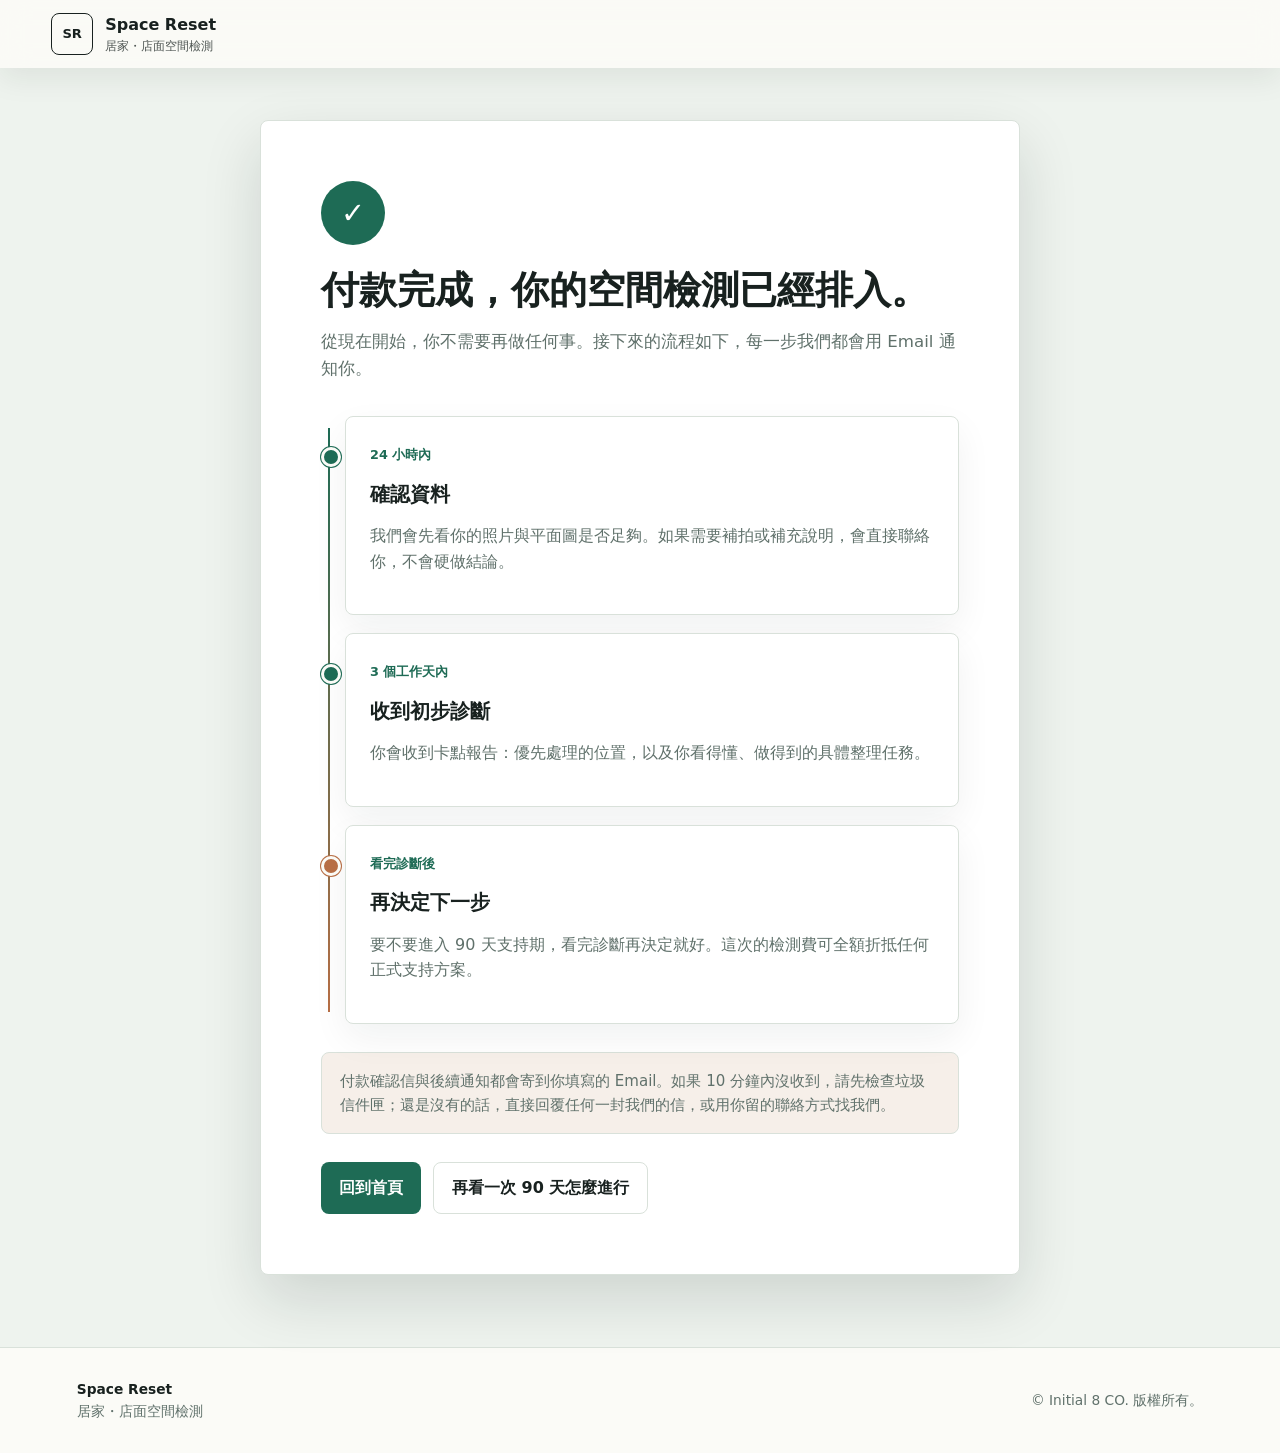
==== thanks.html @ 2cc2ea5b "Publish Space Reset Taiwan website" ====
<!doctype html>
<html lang="zh-Hant">
  <head>
    <meta charset="utf-8" />
    <meta name="viewport" content="width=device-width, initial-scale=1" />
    <title>付款完成｜Space Reset 空間檢測</title>
    <meta name="robots" content="noindex" />
    <link rel="icon" href="data:," />
    <link rel="stylesheet" href="./styles.css" />
    <style>
      .thanks-main {
        display: grid;
        min-height: 100vh;
        place-items: center;
        padding: 120px clamp(20px, 6vw, 88px) 72px;
        background: var(--soft);
      }

      .thanks-panel {
        max-width: 760px;
        border: 1px solid var(--line);
        border-radius: 8px;
        padding: clamp(34px, 6vw, 60px);
        background: var(--white);
        box-shadow: var(--shadow);
      }

      .thanks-check {
        display: grid;
        width: 64px;
        height: 64px;
        place-items: center;
        margin-bottom: 22px;
        border-radius: 50%;
        background: var(--green);
        color: var(--white);
        font-size: 1.8rem;
        font-weight: 900;
      }

      .thanks-panel h1 {
        font-size: clamp(1.7rem, 4vw, 2.4rem);
        line-height: 1.2;
      }

      .thanks-lede {
        margin: 16px 0 0;
        color: var(--muted);
        font-size: 1.04rem;
      }

      .thanks-panel .timeline {
        margin-top: 34px;
      }

      .thanks-note {
        margin-top: 28px;
        border: 1px solid var(--line);
        border-radius: 8px;
        padding: 16px 18px;
        background: #f6efe9;
        color: var(--muted);
        font-size: 0.94rem;
      }

      .thanks-actions {
        display: flex;
        flex-wrap: wrap;
        gap: 12px;
        margin-top: 28px;
      }

      @media (max-width: 520px) {
        .thanks-actions .button {
          width: 100%;
        }
      }
    </style>
  </head>
  <body>
    <header class="site-header is-scrolled">
      <a class="brand" href="./index.html" aria-label="回到首頁">
        <span class="brand-mark">SR</span>
        <span>
          <strong>Space Reset</strong>
          <small>居家・店面空間檢測</small>
        </span>
      </a>
    </header>

    <main class="thanks-main">
      <div class="thanks-panel">
        <div class="thanks-check" aria-hidden="true">✓</div>
        <h1>付款完成，你的空間檢測已經排入。</h1>
        <p class="thanks-lede">
          從現在開始，你不需要再做任何事。接下來的流程如下，每一步我們都會用 Email 通知你。
        </p>

        <div class="timeline">
          <div class="timeline-item">
            <span>24 小時內</span>
            <h3>確認資料</h3>
            <p>我們會先看你的照片與平面圖是否足夠。如果需要補拍或補充說明，會直接聯絡你，不會硬做結論。</p>
          </div>
          <div class="timeline-item">
            <span>3 個工作天內</span>
            <h3>收到初步診斷</h3>
            <p>你會收到卡點報告：優先處理的位置，以及你看得懂、做得到的具體整理任務。</p>
          </div>
          <div class="timeline-item">
            <span>看完診斷後</span>
            <h3>再決定下一步</h3>
            <p>要不要進入 90 天支持期，看完診斷再決定就好。這次的檢測費可全額折抵任何正式支持方案。</p>
          </div>
        </div>

        <div class="thanks-note">
          付款確認信與後續通知都會寄到你填寫的 Email。如果 10 分鐘內沒收到，請先檢查垃圾信件匣；還是沒有的話，直接回覆任何一封我們的信，或用你留的聯絡方式找我們。
        </div>

        <div class="thanks-actions">
          <a class="button primary" href="./index.html">回到首頁</a>
          <a class="button secondary" href="./index.html#process">再看一次 90 天怎麼進行</a>
        </div>
      </div>
    </main>

    <footer class="site-footer">
      <div>
        <strong>Space Reset</strong>
        <span>居家・店面空間檢測</span>
      </div>
      <p>© Initial 8 CO. 版權所有。</p>
    </footer>
  </body>
</html>
---- styles.css ----
:root {
  --ink: #18211f;
  --muted: #60716b;
  --paper: #fbfbf7;
  --soft: #eef3ee;
  --line: #d9e1da;
  --green: #1e6b55;
  --green-dark: #124334;
  --clay: #b76e45;
  --white: #ffffff;
  --shadow: 0 24px 60px rgba(17, 30, 25, 0.14);
}

* {
  box-sizing: border-box;
}

html {
  scroll-behavior: smooth;
}

body {
  margin: 0;
  background: var(--paper);
  color: var(--ink);
  font-family:
    Inter, "Noto Sans TC", "PingFang TC", "Microsoft JhengHei", system-ui,
    sans-serif;
  line-height: 1.6;
}

img {
  display: block;
  max-width: 100%;
}

a {
  color: inherit;
}

.site-header {
  position: fixed;
  top: 0;
  left: 0;
  z-index: 20;
  display: flex;
  width: 100%;
  align-items: center;
  justify-content: space-between;
  gap: 24px;
  padding: 18px clamp(18px, 4vw, 56px);
  color: var(--white);
  transition:
    background 180ms ease,
    color 180ms ease,
    box-shadow 180ms ease,
    padding 180ms ease;
}

.site-header.is-scrolled {
  padding-block: 12px;
  background: rgba(251, 251, 247, 0.92);
  color: var(--ink);
  box-shadow: 0 10px 30px rgba(20, 33, 31, 0.08);
  backdrop-filter: blur(14px);
}

.brand {
  display: inline-flex;
  align-items: center;
  gap: 12px;
  text-decoration: none;
}

.brand-mark {
  display: grid;
  width: 42px;
  height: 42px;
  place-items: center;
  border: 1px solid currentColor;
  border-radius: 8px;
  font-size: 0.82rem;
  font-weight: 800;
  letter-spacing: 0;
}

.brand strong,
.brand small {
  display: block;
}

.brand strong {
  font-size: 1rem;
  letter-spacing: 0;
}

.brand small {
  margin-top: -2px;
  color: currentColor;
  font-size: 0.78rem;
  opacity: 0.76;
}

.nav {
  display: flex;
  align-items: center;
  gap: 18px;
  font-size: 0.92rem;
}

.nav a {
  text-decoration: none;
  opacity: 0.82;
}

.nav a:hover {
  opacity: 1;
}

.nav-cta {
  padding: 8px 14px;
  border: 1px solid currentColor;
  border-radius: 8px;
}

.hero {
  position: relative;
  display: grid;
  min-height: 92vh;
  place-items: end start;
  overflow: hidden;
  padding: 140px clamp(20px, 6vw, 88px) 72px;
  color: var(--white);
}

.hero-bg,
.hero-overlay {
  position: absolute;
  inset: 0;
}

.hero-bg {
  background-image: url("./assets/hero-living-room.jpg");
  background-position: center;
  background-size: cover;
  transform: scale(1.02);
}

.hero-overlay {
  background:
    linear-gradient(90deg, rgba(13, 23, 20, 0.82), rgba(13, 23, 20, 0.46) 46%, rgba(13, 23, 20, 0.18)),
    linear-gradient(0deg, rgba(13, 23, 20, 0.54), rgba(13, 23, 20, 0.08) 44%);
}

.hero-content {
  position: relative;
  z-index: 1;
  max-width: 940px;
}

.eyebrow {
  margin: 0 0 14px;
  color: var(--clay);
  font-size: 0.86rem;
  font-weight: 800;
}

.hero .eyebrow {
  color: #e8c1a6;
}

h1,
h2,
h3,
p {
  overflow-wrap: anywhere;
}

h1 {
  max-width: 940px;
  margin: 0;
  font-size: clamp(2.5rem, 6vw, 5.2rem);
  line-height: 1.02;
  letter-spacing: 0;
}

h2 {
  margin: 0;
  font-size: clamp(1.85rem, 4vw, 3.2rem);
  line-height: 1.14;
  letter-spacing: 0;
}

h3 {
  margin: 0;
  font-size: 1.22rem;
  line-height: 1.3;
  letter-spacing: 0;
}

.hero-lede {
  max-width: 660px;
  margin: 24px 0 0;
  color: rgba(255, 255, 255, 0.86);
  font-size: clamp(1.05rem, 2vw, 1.32rem);
}

.hero-actions,
.upload-actions {
  display: flex;
  flex-wrap: wrap;
  gap: 12px;
  margin-top: 32px;
}

.button {
  display: inline-flex;
  min-height: 48px;
  align-items: center;
  justify-content: center;
  border-radius: 8px;
  padding: 12px 18px;
  font-weight: 800;
  text-decoration: none;
  transition:
    transform 160ms ease,
    background 160ms ease,
    border-color 160ms ease;
}

.button:hover {
  transform: translateY(-1px);
}

.button.primary {
  background: var(--green);
  color: var(--white);
}

.button.primary:hover {
  background: var(--green-dark);
}

.button.ghost {
  border: 1px solid rgba(255, 255, 255, 0.66);
  color: var(--white);
}

.button.secondary {
  border: 1px solid var(--line);
  background: var(--white);
}

.hero-note {
  max-width: 580px;
  margin: 18px 0 0;
  color: rgba(255, 255, 255, 0.72);
  font-size: 0.94rem;
}

.section {
  scroll-margin-top: 76px;
  padding: clamp(72px, 10vw, 126px) clamp(20px, 6vw, 88px);
}

.section.compact {
  padding-top: clamp(64px, 8vw, 92px);
}

.section-heading {
  max-width: 860px;
  margin: 0 auto 42px;
  text-align: center;
}

.section-heading p:not(.eyebrow) {
  max-width: 680px;
  margin: 18px auto 0;
  color: var(--muted);
  font-size: 1.04rem;
}

.section-heading p.section-line {
  max-width: 1120px;
}

@media (min-width: 861px) {
  .desktop-nowrap {
    white-space: nowrap;
  }

  #process .section-heading {
    max-width: 1180px;
  }

  .process-title {
    font-size: 2.65rem;
  }
}

.symptom-grid,
.path-grid,
.process-grid,
.flow-diagram,
.faq-grid {
  display: grid;
  max-width: 1120px;
  margin: 0 auto;
  gap: 18px;
}

.symptom-grid {
  grid-template-columns: repeat(3, minmax(0, 1fr));
}

.section-bridge {
  display: flex;
  max-width: 980px;
  align-items: center;
  justify-content: space-between;
  gap: 22px;
  margin: 28px auto 0;
  border: 1px solid var(--line);
  border-radius: 8px;
  padding: 18px 20px;
  background: var(--white);
  box-shadow: 0 14px 36px rgba(24, 33, 31, 0.06);
}

.section-bridge p {
  max-width: 650px;
  margin: 0;
  color: var(--muted);
  font-weight: 700;
}

.symptom-card,
.path-card,
.process-step,
.flow-step,
.faq-item {
  border: 1px solid var(--line);
  border-radius: 8px;
  background: var(--white);
  box-shadow: 0 14px 36px rgba(24, 33, 31, 0.06);
}

.symptom-card {
  padding: 28px;
}

.symptom-card span,
.path-label,
.value-list span,
.timeline-item span {
  display: inline-block;
  margin-bottom: 16px;
  color: var(--green);
  font-size: 0.8rem;
  font-weight: 900;
}

.symptom-card p,
.path-card p,
.path-card li,
.process-step p,
.flow-step p,
.copy-stack p,
.value-list p,
.timeline-item p,
.faq-item p,
.pricing-cta p,
.upload-panel p {
  color: var(--muted);
}

.contrast,
.visual-band {
  background: var(--soft);
}

.quiz-section {
  background: #24322f;
  color: var(--white);
}

.quiz-section .section-heading p:not(.eyebrow) {
  color: rgba(255, 255, 255, 0.74);
}

.quiz-section .eyebrow {
  color: #e8c1a6;
}

.quiz-panel {
  max-width: 720px;
  margin: 0 auto;
  border: 1px solid rgba(255, 255, 255, 0.14);
  border-radius: 8px;
  padding: clamp(26px, 4vw, 40px);
  background: rgba(255, 255, 255, 0.04);
}

.quiz-toggle {
  display: flex;
  gap: 10px;
  margin-bottom: 26px;
}

.quiz-toggle button {
  flex: 1;
  min-height: 46px;
  border: 1px solid rgba(255, 255, 255, 0.3);
  border-radius: 8px;
  background: transparent;
  color: rgba(255, 255, 255, 0.72);
  font: inherit;
  font-weight: 800;
  cursor: pointer;
  transition: background 160ms ease, color 160ms ease;
}

.quiz-toggle button.is-active {
  border-color: var(--green);
  background: var(--green);
  color: var(--white);
}

.quiz-progress {
  height: 6px;
  overflow: hidden;
  border-radius: 999px;
  background: rgba(255, 255, 255, 0.14);
}

.quiz-progress span {
  display: block;
  height: 100%;
  width: 0;
  border-radius: 999px;
  background: linear-gradient(90deg, var(--green), var(--clay));
  transition: width 220ms ease;
}

.quiz-count {
  margin: 16px 0 6px;
  color: #e8c1a6;
  font-size: 0.84rem;
  font-weight: 800;
}

.quiz-question {
  min-height: 64px;
  margin: 0 0 22px;
  font-size: clamp(1.2rem, 2.4vw, 1.5rem);
}

.quiz-options {
  display: grid;
  gap: 10px;
}

.quiz-options button {
  min-height: 52px;
  border: 1px solid rgba(255, 255, 255, 0.28);
  border-radius: 8px;
  background: rgba(255, 255, 255, 0.05);
  color: var(--white);
  font: inherit;
  font-weight: 700;
  cursor: pointer;
  transition: background 140ms ease, border-color 140ms ease, transform 140ms ease;
}

.quiz-options button:hover {
  border-color: var(--green);
  background: rgba(30, 107, 85, 0.4);
  transform: translateY(-1px);
}

.quiz-back,
.quiz-restart {
  margin-top: 18px;
  border: 0;
  background: none;
  color: rgba(255, 255, 255, 0.62);
  font: inherit;
  font-weight: 700;
  cursor: pointer;
  text-decoration: underline;
  text-underline-offset: 4px;
}

.quiz-back:hover,
.quiz-restart:hover {
  color: var(--white);
}

.quiz-result[hidden],
.quiz-body[hidden] {
  display: none;
}

.quiz-score {
  margin: 0 0 6px;
  color: #e8c1a6;
  font-size: 0.9rem;
  font-weight: 800;
}

.quiz-result h3 {
  font-size: clamp(1.35rem, 2.6vw, 1.7rem);
}

.quiz-dims {
  width: fit-content;
  margin: 14px 0 0;
  border-radius: 999px;
  padding: 6px 14px;
  background: rgba(183, 110, 69, 0.24);
  color: #e8c1a6;
  font-size: 0.9rem;
  font-weight: 800;
}

.quiz-copy {
  margin: 14px 0 0;
  color: rgba(255, 255, 255, 0.78);
}

.quiz-copy-btn {
  border-color: transparent;
}

.quiz-result-actions {
  display: flex;
  flex-wrap: wrap;
  align-items: center;
  gap: 16px;
  margin-top: 24px;
}

.quiz-result-actions .quiz-restart {
  margin-top: 0;
}

.quiz-result small {
  display: block;
  margin-top: 20px;
  color: rgba(255, 255, 255, 0.55);
  font-size: 0.84rem;
}

.split {
  display: grid;
  max-width: 1120px;
  margin: 0 auto;
  grid-template-columns: 0.9fr 1.1fr;
  gap: clamp(32px, 7vw, 84px);
  align-items: start;
}

.copy-stack p {
  margin: 0;
  font-size: 1.08rem;
}

.copy-stack p + p {
  margin-top: 18px;
}

.path-grid {
  grid-template-columns: repeat(2, minmax(0, 1fr));
}

.path-card {
  display: flex;
  min-height: 430px;
  flex-direction: column;
  padding: 34px;
}

.path-card.home {
  border-top: 5px solid #6b9786;
}

.path-card.business {
  border-top: 5px solid #2f5d6b;
}

.path-card ul {
  margin: 18px 0 0;
  padding-left: 20px;
}

.text-link {
  margin-top: auto;
  color: var(--green-dark);
  font-weight: 900;
  text-decoration-thickness: 2px;
  text-underline-offset: 5px;
}

.process-grid {
  grid-template-columns: repeat(3, minmax(0, 1fr));
}

.process-step {
  padding: 28px;
}

.process-step b {
  display: block;
  margin-bottom: 28px;
  color: var(--clay);
  font-size: 2rem;
  line-height: 1;
}

.flow-diagram {
  position: relative;
  grid-template-columns: repeat(4, minmax(0, 1fr));
}

.flow-diagram::before {
  position: absolute;
  top: 53px;
  right: 12.5%;
  left: 12.5%;
  height: 2px;
  background: linear-gradient(90deg, var(--green), var(--clay));
  content: "";
}

.flow-step {
  position: relative;
  z-index: 1;
  display: grid;
  min-height: 360px;
  align-content: start;
  gap: 10px;
  padding: 24px;
}

.flow-step b {
  color: var(--clay);
  font-size: 0.82rem;
  letter-spacing: 0;
}

.flow-step strong,
.flow-step small {
  display: block;
}

.flow-step strong {
  color: var(--green-dark);
  font-size: 0.98rem;
}

.flow-step small {
  min-height: 24px;
  color: var(--clay);
  font-weight: 800;
}

.flow-icon {
  position: relative;
  display: grid;
  width: 72px;
  height: 72px;
  place-items: center;
  border: 2px solid var(--green);
  border-radius: 50%;
  background: var(--white);
  box-shadow: 0 10px 24px rgba(30, 107, 85, 0.16);
}

.plan-icon::before {
  width: 38px;
  height: 28px;
  border: 2px solid var(--green-dark);
  border-radius: 4px;
  background:
    linear-gradient(90deg, transparent 48%, var(--line) 49%, var(--line) 51%, transparent 52%),
    linear-gradient(0deg, transparent 48%, var(--line) 49%, var(--line) 51%, transparent 52%);
  content: "";
}

.report-icon::before {
  width: 34px;
  height: 42px;
  border: 2px solid var(--green-dark);
  border-radius: 4px;
  background:
    linear-gradient(var(--clay), var(--clay)) 8px 12px / 18px 2px no-repeat,
    linear-gradient(var(--line), var(--line)) 8px 21px / 22px 2px no-repeat,
    linear-gradient(var(--line), var(--line)) 8px 30px / 16px 2px no-repeat;
  content: "";
}

.support-icon::before,
.support-icon::after {
  position: absolute;
  border-radius: 50%;
  content: "";
}

.support-icon::before {
  width: 34px;
  height: 34px;
  border: 2px solid var(--green-dark);
}

.support-icon::after {
  width: 12px;
  height: 12px;
  background: var(--clay);
  box-shadow:
    0 -20px 0 -2px var(--green),
    18px 9px 0 -2px var(--green),
    -18px 9px 0 -2px var(--green);
}

.weekly-icon::before {
  width: 38px;
  height: 30px;
  border-right: 2px solid var(--green-dark);
  border-bottom: 2px solid var(--green-dark);
  border-left: 2px solid var(--green-dark);
  border-radius: 4px;
  background:
    linear-gradient(var(--green-dark), var(--green-dark)) 0 0 / 100% 2px no-repeat,
    linear-gradient(var(--clay), var(--clay)) 7px 10px / 8px 8px no-repeat,
    linear-gradient(var(--line), var(--line)) 20px 12px / 12px 2px no-repeat,
    linear-gradient(var(--line), var(--line)) 7px 22px / 24px 2px no-repeat;
  content: "";
}

.preview-frame {
  max-width: 1080px;
  margin: 36px auto 0;
  overflow: hidden;
  border: 1px solid var(--line);
  border-radius: 8px;
  background: var(--white);
  box-shadow: var(--shadow);
}

.preview-frame img {
  width: 100%;
}

.preview-frame figcaption {
  padding: 14px 18px;
  color: var(--muted);
  font-size: 0.9rem;
}

.value-layout {
  display: grid;
  max-width: 1120px;
  margin: 0 auto;
  grid-template-columns: 0.9fr 1.1fr;
  gap: 34px;
  align-items: start;
}

.value-list {
  display: grid;
  gap: 16px;
}

.value-list div {
  border-left: 4px solid var(--green);
  padding: 4px 0 6px 18px;
}

.value-list p {
  margin: 0;
}

.report-previews {
  display: grid;
  gap: 16px;
}

.report-previews img {
  width: 100%;
  border: 1px solid var(--line);
  border-radius: 8px;
  background: var(--white);
  box-shadow: 0 12px 32px rgba(24, 33, 31, 0.08);
}

.report-previews.single-report img {
  box-shadow: var(--shadow);
}

.timeline-layout {
  display: grid;
  max-width: 1120px;
  margin: 0 auto;
  grid-template-columns: 0.9fr 1.1fr;
  gap: 34px;
  align-items: start;
}

.timeline {
  position: relative;
  display: grid;
  gap: 18px;
  padding-left: 24px;
}

.timeline::before {
  position: absolute;
  top: 12px;
  bottom: 12px;
  left: 7px;
  width: 2px;
  background: linear-gradient(var(--green), var(--clay));
  content: "";
}

.timeline-item {
  position: relative;
  border: 1px solid var(--line);
  border-radius: 8px;
  padding: 24px;
  background: var(--white);
  box-shadow: 0 14px 36px rgba(24, 33, 31, 0.06);
}

.timeline-item::before {
  position: absolute;
  top: 30px;
  left: -25px;
  width: 14px;
  height: 14px;
  border: 3px solid var(--paper);
  border-radius: 50%;
  background: var(--green);
  box-shadow: 0 0 0 1px var(--green);
  content: "";
}

.timeline-item:nth-child(3)::before {
  background: var(--clay);
  box-shadow: 0 0 0 1px var(--clay);
}

.summary-shot {
  margin: 0;
  overflow: hidden;
  border: 1px solid var(--line);
  border-radius: 8px;
  background: var(--white);
  box-shadow: var(--shadow);
}

.summary-shot img {
  width: 100%;
}

.summary-shot figcaption {
  padding: 14px 18px;
  color: var(--muted);
  font-size: 0.9rem;
}

.pricing {
  background: var(--paper);
}

.pricing-entry,
.pricing-ladder {
  max-width: 1120px;
  margin: 0 auto;
}

.pricing-entry {
  display: flex;
  align-items: center;
  justify-content: space-between;
  gap: 22px;
  border: 1px solid var(--line);
  border-radius: 8px;
  padding: 22px 26px;
  background: #f6efe9;
  box-shadow: 0 14px 36px rgba(24, 33, 31, 0.06);
}

.pricing-entry span,
.plan-kicker {
  display: inline-block;
  margin-bottom: 8px;
  color: var(--clay);
  font-size: 0.78rem;
  font-weight: 900;
}

.pricing-entry h3,
.plan-card h3 {
  margin: 0;
}

.pricing-entry p,
.plan-card p,
.plan-card small {
  color: var(--muted);
}

.pricing-entry p {
  max-width: 620px;
  margin: 8px 0 0;
}

.entry-prices,
.plan-prices,
.price-groups {
  display: grid;
  gap: 8px;
}

.entry-prices,
.compact-groups {
  min-width: 220px;
}

.entry-prices strong,
.plan-prices strong,
.price-groups strong,
.tier-list strong {
  color: var(--green-dark);
}

.price-groups {
  margin-top: 22px;
  border-top: 1px solid var(--line);
  padding-top: 18px;
}

.pricing-entry .price-groups {
  margin-top: 0;
  border-top: 0;
  padding-top: 0;
}

.price-groups div,
.tier-group {
  border: 1px solid var(--line);
  border-radius: 8px;
  padding: 14px;
  background: var(--white);
}

.price-groups span {
  display: block;
  margin-bottom: 4px;
  color: var(--clay);
  font-size: 0.8rem;
  font-weight: 900;
}

.pricing-ladder {
  display: grid;
  grid-template-columns: 0.92fr 1.28fr 0.92fr;
  gap: 18px;
  margin-top: 22px;
  align-items: stretch;
}

.plan-card {
  position: relative;
  display: flex;
  min-height: 430px;
  flex-direction: column;
  border: 1px solid var(--line);
  border-radius: 8px;
  padding: 28px;
  background: var(--white);
  box-shadow: 0 14px 36px rgba(24, 33, 31, 0.06);
}

.plan-card p {
  margin: 14px 0 0;
}

.plan-card small {
  display: block;
  margin-top: auto;
  padding-top: 18px;
  font-size: 0.86rem;
  font-weight: 700;
}

.anchor-plan,
.future-plan {
  opacity: 0.82;
}

.anchor-plan {
  margin-top: 22px;
}

.future-plan {
  margin-top: 34px;
}

.recommended-plan {
  border: 2px solid var(--green);
  background: #fbfffc;
  box-shadow: 0 28px 70px rgba(30, 107, 85, 0.18);
}

.plan-badge {
  position: absolute;
  top: -15px;
  right: 22px;
  border-radius: 999px;
  padding: 7px 12px;
  background: var(--green);
  color: var(--white);
  font-size: 0.82rem;
  font-weight: 900;
}

.plan-prices {
  margin-top: 22px;
  border-top: 1px solid var(--line);
  padding-top: 18px;
}

.tier-list {
  display: grid;
  gap: 10px;
  margin-top: 10px;
}

.tier-groups {
  display: grid;
  gap: 14px;
  margin-top: 20px;
}

.tier-group {
  background: #f9fbf9;
}

.tier-group h4 {
  margin: 0;
  color: var(--green-dark);
  font-size: 1rem;
  line-height: 1.2;
}

.tier-list div {
  display: grid;
  gap: 4px;
  border: 1px solid var(--line);
  border-radius: 8px;
  padding: 14px;
  background: var(--white);
}

.tier-list span {
  color: var(--clay);
  font-size: 0.8rem;
  font-weight: 900;
}

.compact-tier-groups {
  gap: 12px;
}

.compact-tier-list {
  gap: 8px;
}

.compact-tier-list div {
  padding: 12px;
}

.anchored-tier-list div {
  gap: 5px;
  border-color: rgba(30, 107, 85, 0.22);
  background: #ffffff;
}

.anchored-tier-list del {
  color: #7d8a85;
  font-size: 0.9rem;
  text-decoration-thickness: 1px;
}

.anchored-tier-list strong {
  font-size: 1.03rem;
  line-height: 1.35;
}

.anchored-tier-list em {
  width: fit-content;
  border-radius: 999px;
  padding: 3px 9px;
  background: #f6efe9;
  color: var(--clay);
  font-size: 0.82rem;
  font-style: normal;
  font-weight: 900;
}

.pricing-table {
  max-width: 1120px;
  margin: 0 auto;
  overflow: hidden;
  border: 1px solid var(--line);
  border-radius: 8px;
  background: var(--white);
  box-shadow: var(--shadow);
}

.price-row {
  display: grid;
  grid-template-columns: 1.25fr 1fr 1fr;
  align-items: center;
  min-height: 74px;
}

.price-row + .price-row {
  border-top: 1px solid var(--line);
}

.price-row > * {
  padding: 18px 22px;
}

.price-row > * + * {
  border-left: 1px solid var(--line);
}

.price-head {
  min-height: 54px;
  background: #24322f;
  color: var(--white);
  font-weight: 900;
}

.price-row strong {
  color: var(--green-dark);
  font-size: 1.06rem;
}

.price-row small {
  color: var(--muted);
  font-size: 0.84rem;
  font-weight: 600;
}

.price-row.featured {
  background: #f6efe9;
}

.price-row.muted-row {
  background: #f7f9f7;
}

.pricing-cta {
  display: flex;
  max-width: 1120px;
  align-items: center;
  justify-content: space-between;
  gap: 18px;
  margin: 26px auto 0;
  border: 1px solid var(--line);
  border-radius: 8px;
  padding: 20px 24px;
  background: var(--white);
}

.pricing-cta p {
  margin: 0;
}

.faq-grid {
  grid-template-columns: repeat(2, minmax(0, 1fr));
}

.faq-item {
  padding: 28px;
}

.faq-item p {
  margin-bottom: 0;
}

.honesty {
  background: #24322f;
  color: var(--white);
}

.honesty .copy-stack p {
  color: rgba(255, 255, 255, 0.78);
}

.upload {
  background: var(--paper);
}

.upload-panel {
  max-width: 960px;
  margin: 0 auto;
  border: 1px solid var(--line);
  border-radius: 8px;
  padding: clamp(34px, 6vw, 66px);
  background: var(--white);
  box-shadow: var(--shadow);
  text-align: center;
}

.upload-panel p {
  max-width: 690px;
  margin: 18px auto 0;
}

.upload-actions {
  justify-content: center;
}

.lead-form {
  margin-top: 30px;
  text-align: left;
}

.form-grid {
  display: grid;
  grid-template-columns: repeat(2, minmax(0, 1fr));
  gap: 14px;
}

.lead-form label {
  display: block;
  margin-top: 14px;
}

.form-grid label {
  margin-top: 0;
}

.lead-form label > span {
  display: block;
  margin-bottom: 6px;
  color: var(--green-dark);
  font-size: 0.86rem;
  font-weight: 800;
}

.lead-form input[type="text"],
.lead-form input[type="email"],
.lead-form select,
.lead-form textarea {
  width: 100%;
  border: 1px solid var(--line);
  border-radius: 8px;
  padding: 12px 14px;
  background: var(--white);
  color: var(--ink);
  font: inherit;
}

.lead-form input:focus,
.lead-form select:focus,
.lead-form textarea:focus {
  border-color: var(--green);
  outline: 2px solid rgba(30, 107, 85, 0.18);
}

.lead-form textarea {
  resize: vertical;
}

.lead-form .consent {
  display: flex;
  align-items: flex-start;
  gap: 10px;
  margin-top: 18px;
}

.lead-form .consent input {
  margin-top: 4px;
  width: 18px;
  height: 18px;
  accent-color: var(--green);
}

.lead-form .consent span {
  margin: 0;
  color: var(--muted);
  font-size: 0.92rem;
  font-weight: 600;
}

.lead-form [data-submit-btn] {
  width: 100%;
  margin-top: 22px;
  border: 0;
  font: inherit;
  font-weight: 800;
  cursor: pointer;
}

.lead-form [data-submit-btn]:disabled {
  opacity: 0.6;
  cursor: wait;
}

.lead-form .form-status {
  margin-top: 16px;
  text-align: center;
}

.form-fallback {
  display: block;
  margin-top: 6px;
  color: var(--muted);
  font-size: 0.86rem;
  text-align: center;
  text-underline-offset: 4px;
}

@media (max-width: 640px) {
  .form-grid {
    grid-template-columns: 1fr;
  }
}

.form-status {
  min-height: 28px;
  font-size: 0.92rem;
}

.site-footer {
  display: flex;
  align-items: center;
  justify-content: space-between;
  gap: 20px;
  padding: 28px clamp(20px, 6vw, 88px);
  border-top: 1px solid var(--line);
  color: var(--muted);
  font-size: 0.86rem;
}

.site-footer strong,
.site-footer span {
  display: block;
}

.site-footer strong {
  color: var(--ink);
}

@media (max-width: 860px) {
  .site-header {
    position: absolute;
    align-items: flex-start;
  }

  .nav {
    display: none;
  }

  .hero {
    min-height: 88vh;
    padding-top: 118px;
  }

  .hero-overlay {
    background:
      linear-gradient(0deg, rgba(13, 23, 20, 0.78), rgba(13, 23, 20, 0.32)),
      linear-gradient(90deg, rgba(13, 23, 20, 0.78), rgba(13, 23, 20, 0.24));
  }

  .symptom-grid,
  .path-grid,
  .process-grid,
  .flow-diagram,
  .faq-grid,
  .pricing-ladder,
  .split,
  .value-layout,
  .timeline-layout {
    grid-template-columns: 1fr;
  }

  .flow-diagram::before {
    top: 30px;
    bottom: 30px;
    left: 56px;
    width: 2px;
    height: auto;
  }

  .flow-step {
    min-height: 0;
    padding-left: 92px;
  }

  .flow-icon {
    position: absolute;
    top: 24px;
    left: 20px;
    width: 64px;
    height: 64px;
  }

  .path-card {
    min-height: 0;
  }

  .section-bridge {
    align-items: stretch;
    flex-direction: column;
  }

  .pricing-entry {
    align-items: stretch;
    flex-direction: column;
  }

  .entry-prices {
    min-width: 0;
  }

  .plan-card {
    min-height: 0;
  }

  .anchor-plan,
  .future-plan {
    margin-top: 0;
  }

  .recommended-plan {
    order: -1;
  }

  .price-row {
    grid-template-columns: 1fr;
  }

  .price-head {
    display: none;
  }

  .price-row > * + * {
    border-left: 0;
    border-top: 1px solid var(--line);
  }

  .price-row > strong::before {
    display: block;
    margin-bottom: 4px;
    color: var(--muted);
    font-size: 0.78rem;
    font-weight: 800;
  }

  .price-row > strong:nth-child(2)::before {
    content: "居家";
  }

  .price-row > strong:nth-child(3)::before {
    content: "商業空間";
  }

  .pricing-cta {
    align-items: stretch;
    flex-direction: column;
  }

  .site-footer {
    align-items: flex-start;
    flex-direction: column;
  }
}

@media (max-width: 520px) {
  .button {
    width: 100%;
  }

  .hero-actions,
  .upload-actions {
    width: 100%;
  }

  .symptom-card,
  .path-card,
  .process-step,
  .faq-item {
    padding: 24px;
  }

  .pricing-entry,
  .plan-card {
    padding: 24px;
  }

  .flow-step {
    padding: 24px 24px 24px 86px;
  }

  .flow-icon {
    left: 18px;
    width: 56px;
    height: 56px;
  }

  .flow-diagram::before {
    left: 46px;
  }

  .price-row > * {
    padding: 16px 18px;
  }
}
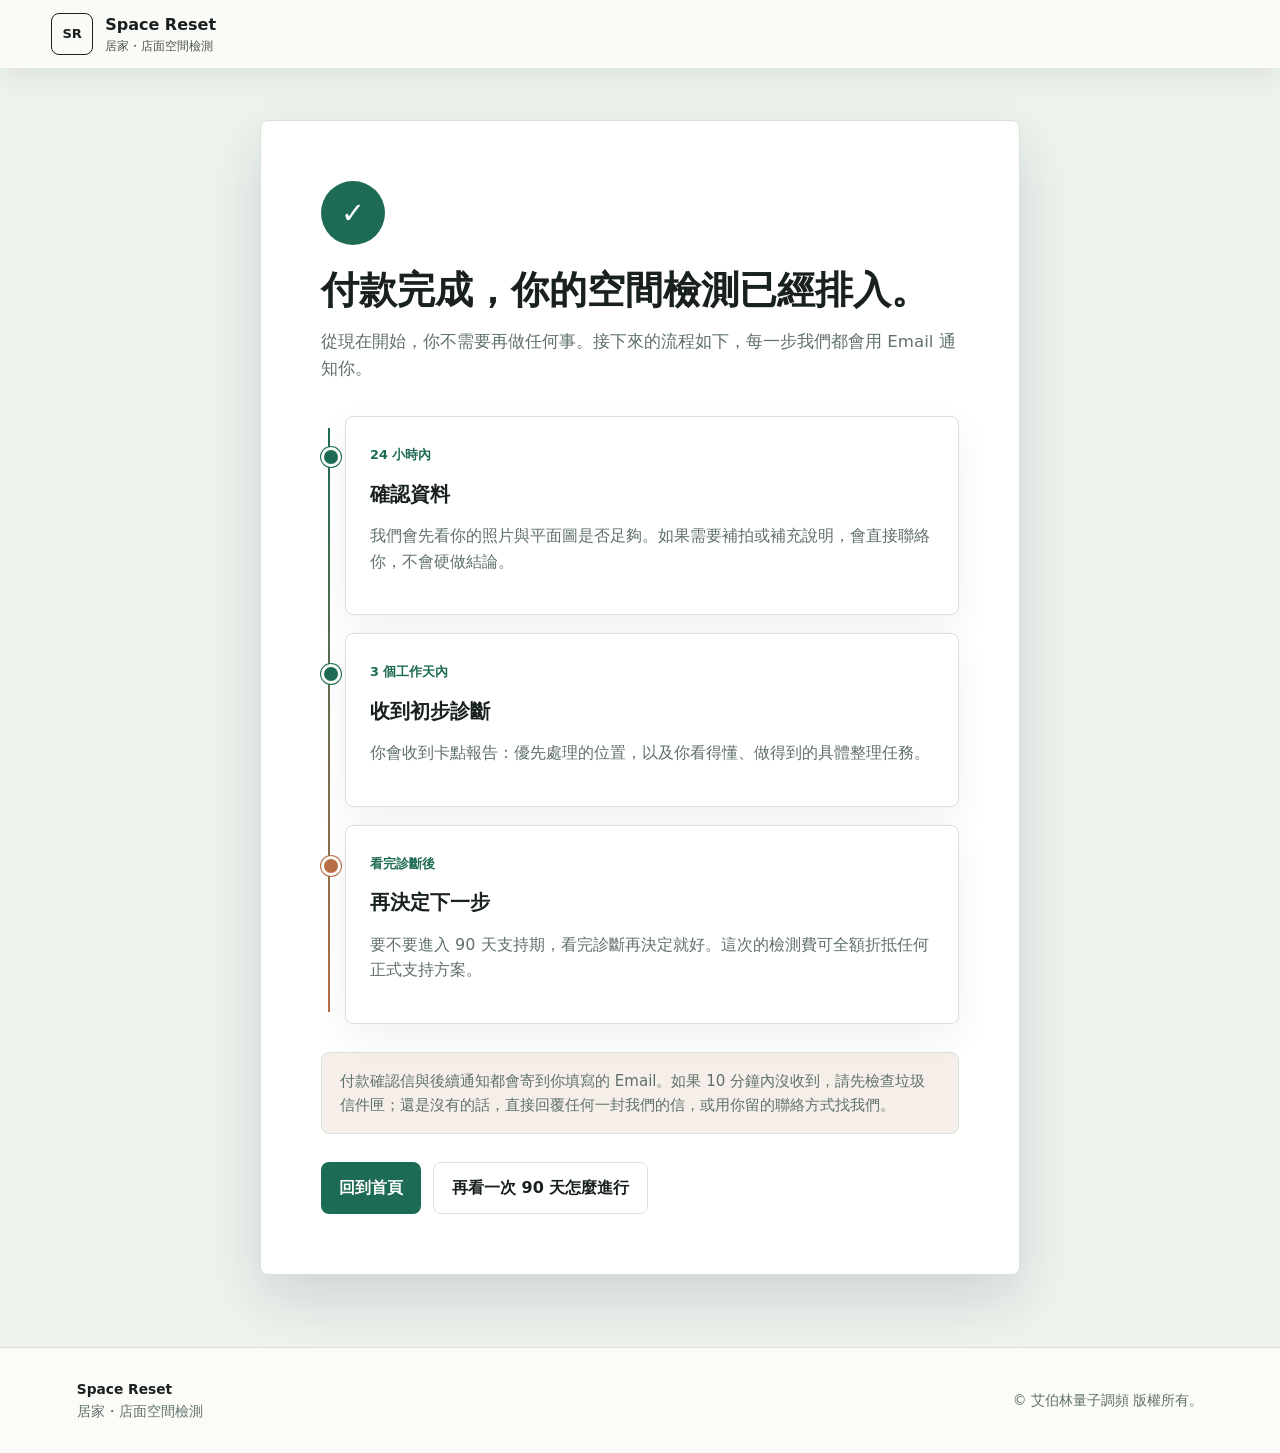
==== commit 0dadb9bc: "Update Space Reset brand name" ====
--- a/thanks.html
+++ b/thanks.html
@@ -130,7 +130,7 @@
         <strong>Space Reset</strong>
         <span>居家・店面空間檢測</span>
       </div>
-      <p>© Initial 8 CO. 版權所有。</p>
+      <p>© 艾伯林量子調頻 版權所有。</p>
     </footer>
   </body>
 </html>
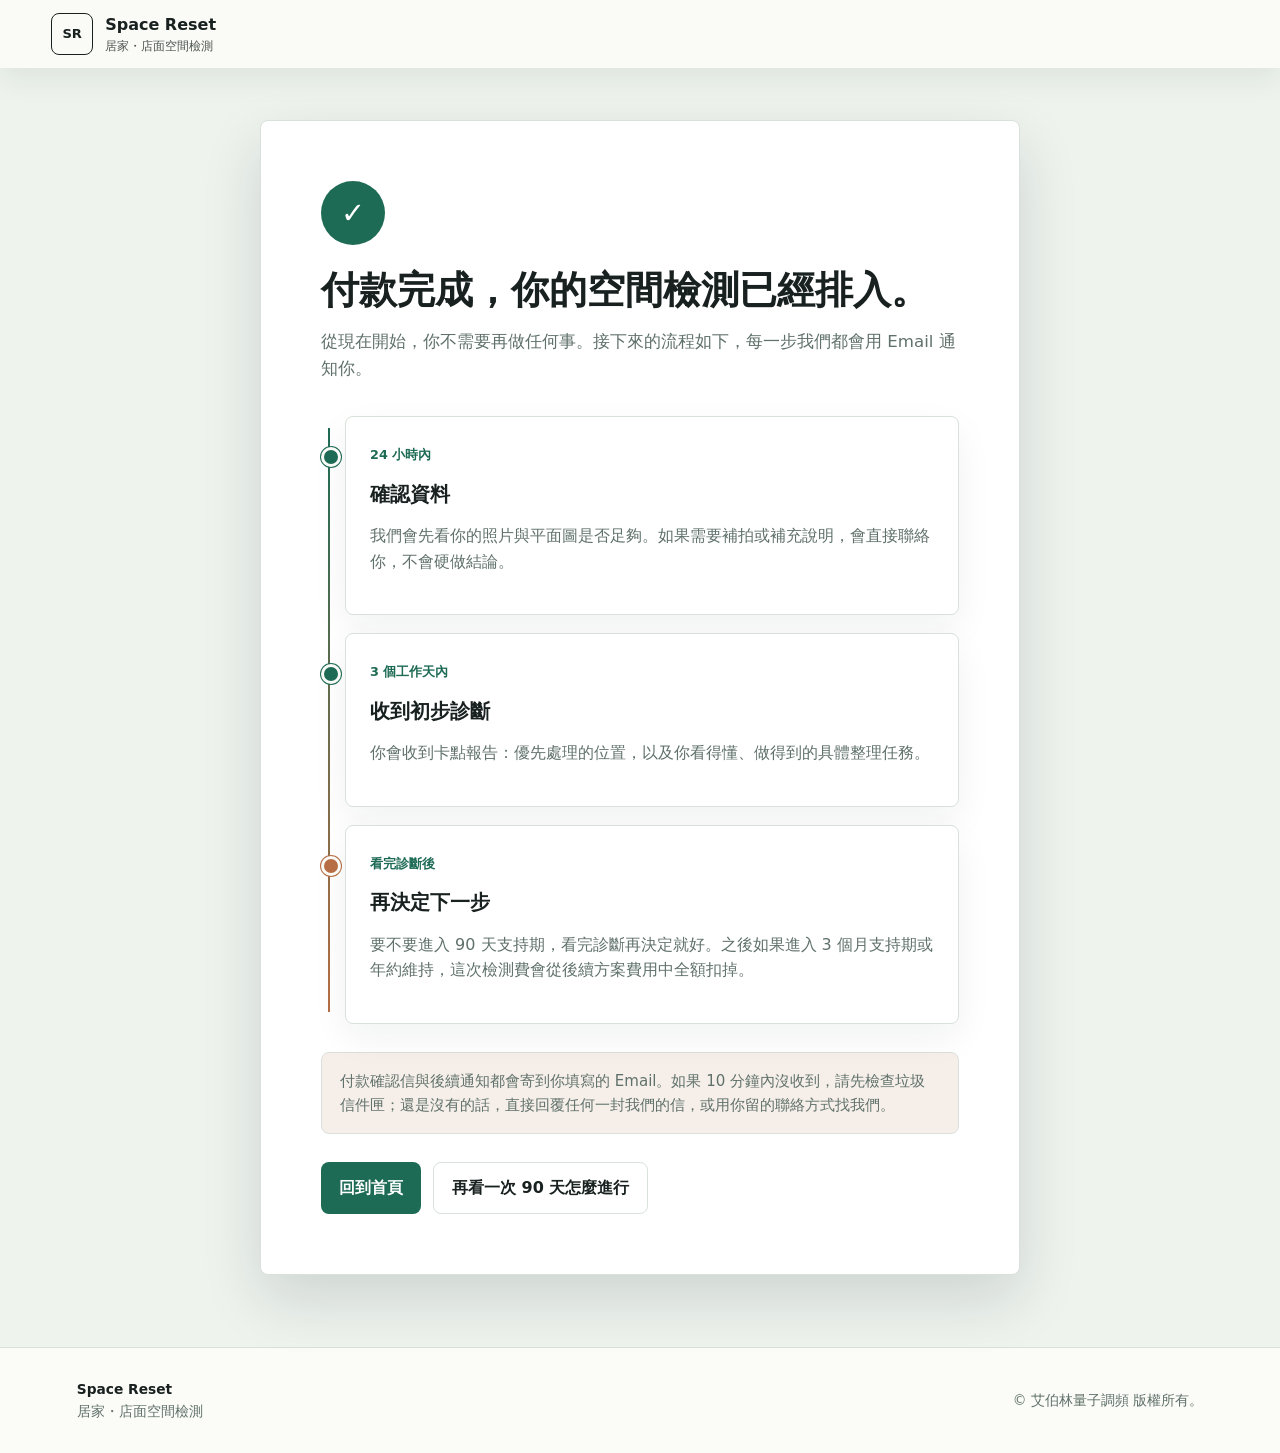
==== commit 65e35078: "Clarify inspection fee credit" ====
--- a/thanks.html
+++ b/thanks.html
@@ -110,7 +110,7 @@
           <div class="timeline-item">
             <span>看完診斷後</span>
             <h3>再決定下一步</h3>
-            <p>要不要進入 90 天支持期，看完診斷再決定就好。這次的檢測費可全額折抵任何正式支持方案。</p>
+            <p>要不要進入 90 天支持期，看完診斷再決定就好。之後如果進入 3 個月支持期或年約維持，這次檢測費會從後續方案費用中全額扣掉。</p>
           </div>
         </div>
 
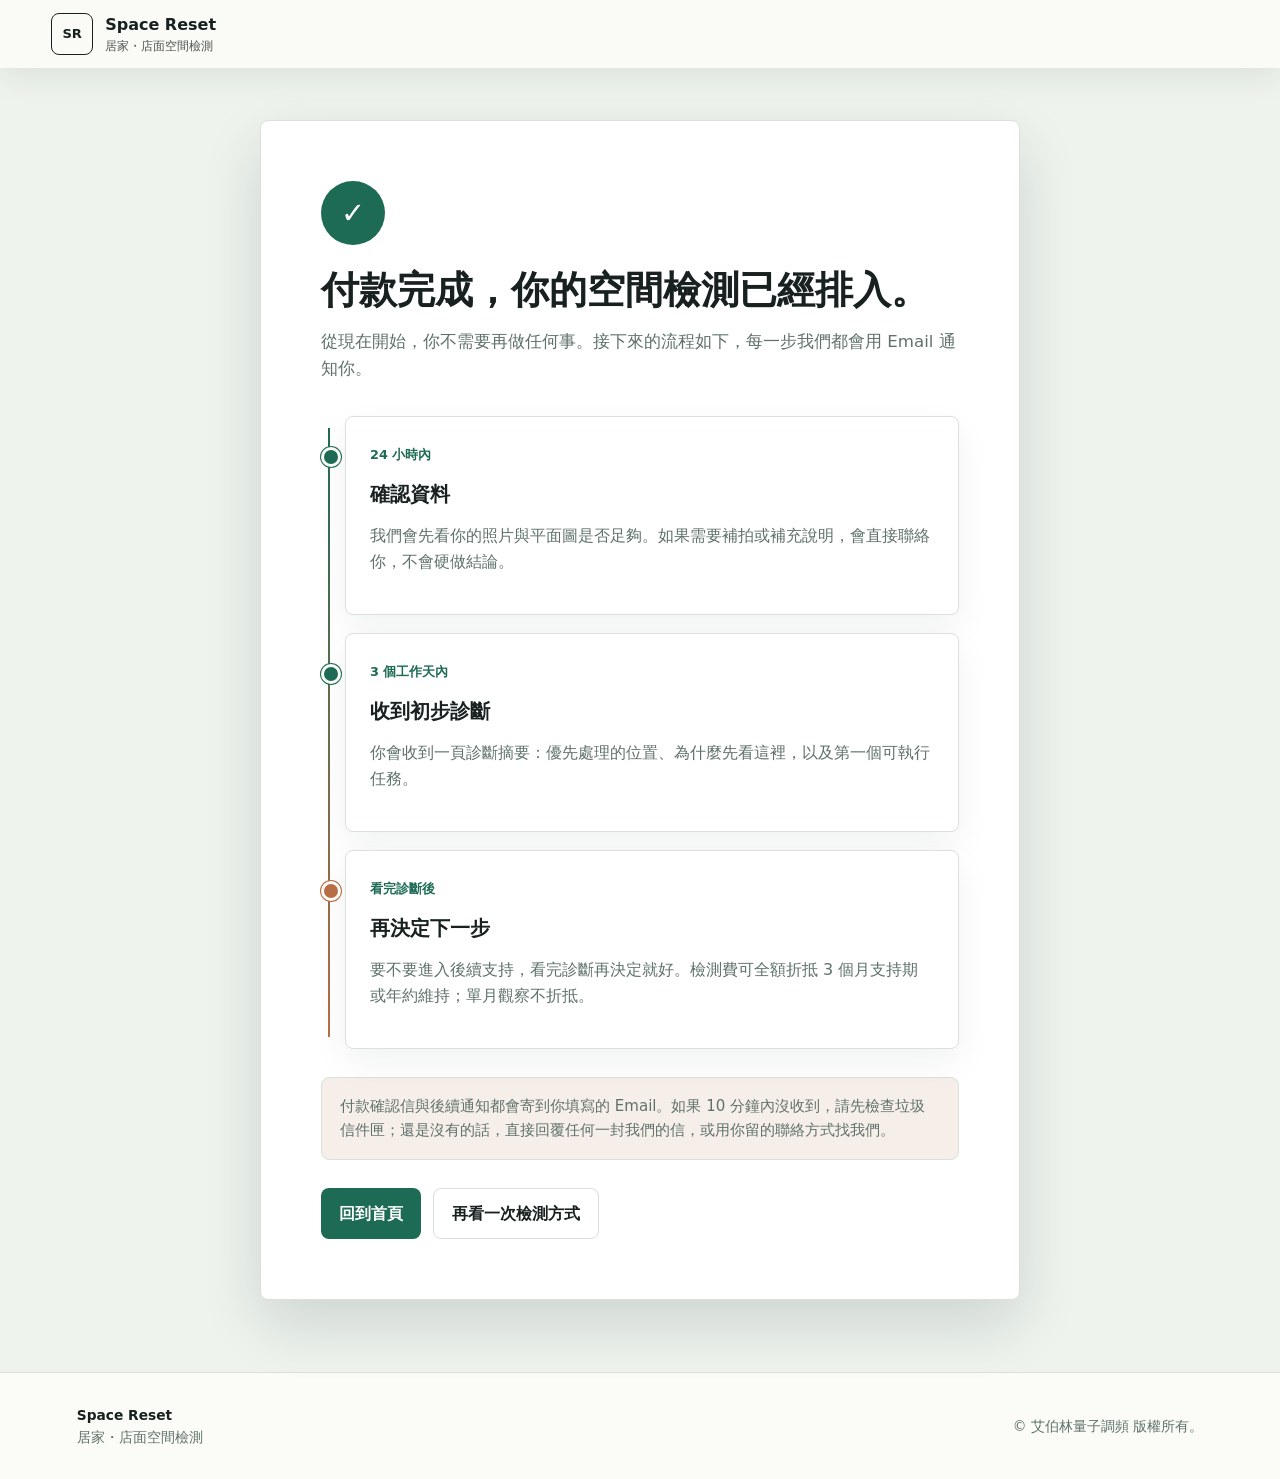
==== commit 08f887b0: "Finalize Space Reset inspection rules" ====
--- a/thanks.html
+++ b/thanks.html
@@ -105,12 +105,12 @@
           <div class="timeline-item">
             <span>3 個工作天內</span>
             <h3>收到初步診斷</h3>
-            <p>你會收到卡點報告：優先處理的位置，以及你看得懂、做得到的具體整理任務。</p>
+            <p>你會收到一頁診斷摘要：優先處理的位置、為什麼先看這裡，以及第一個可執行任務。</p>
           </div>
           <div class="timeline-item">
             <span>看完診斷後</span>
             <h3>再決定下一步</h3>
-            <p>要不要進入 90 天支持期，看完診斷再決定就好。之後如果進入 3 個月支持期或年約維持，這次檢測費會從後續方案費用中全額扣掉。</p>
+            <p>要不要進入後續支持，看完診斷再決定就好。檢測費可全額折抵 3 個月支持期或年約維持；單月觀察不折抵。</p>
           </div>
         </div>
 
@@ -120,7 +120,7 @@
 
         <div class="thanks-actions">
           <a class="button primary" href="./index.html">回到首頁</a>
-          <a class="button secondary" href="./index.html#process">再看一次 90 天怎麼進行</a>
+          <a class="button secondary" href="./index.html#process">再看一次檢測方式</a>
         </div>
       </div>
     </main>
--- a/styles.css
+++ b/styles.css
@@ -222,6 +222,7 @@
   padding: 12px 18px;
   font-weight: 800;
   text-decoration: none;
+  white-space: nowrap;
   transition:
     transform 160ms ease,
     background 160ms ease,
@@ -258,6 +259,43 @@
   font-size: 0.94rem;
 }
 
+.focused-hero {
+  min-height: 88vh;
+}
+
+.hero-risk {
+  display: grid;
+  max-width: 680px;
+  gap: 6px;
+  margin-top: 18px;
+  color: rgba(255, 255, 255, 0.82);
+}
+
+.hero-risk p {
+  margin: 0;
+}
+
+.hero-risk strong {
+  color: #fff4ea;
+}
+
+.hero-prices {
+  display: flex;
+  flex-wrap: wrap;
+  gap: 10px;
+  margin-top: 16px;
+}
+
+.hero-prices span {
+  border: 1px solid rgba(255, 255, 255, 0.34);
+  border-radius: 8px;
+  padding: 8px 11px;
+  background: rgba(255, 255, 255, 0.1);
+  color: rgba(255, 255, 255, 0.92);
+  font-size: 0.92rem;
+  font-weight: 800;
+}
+
 .section {
   scroll-margin-top: 76px;
   padding: clamp(72px, 10vw, 126px) clamp(20px, 6vw, 88px);
@@ -302,6 +340,7 @@
 .path-grid,
 .process-grid,
 .flow-diagram,
+.trust-grid,
 .faq-grid {
   display: grid;
   max-width: 1120px;
@@ -311,6 +350,48 @@
 
 .symptom-grid {
   grid-template-columns: repeat(3, minmax(0, 1fr));
+}
+
+.symptom-grid.four-up {
+  grid-template-columns: repeat(4, minmax(0, 1fr));
+}
+
+.audience-tabs {
+  max-width: 1120px;
+  margin: 0 auto;
+}
+
+.tab-controls {
+  display: flex;
+  width: fit-content;
+  gap: 6px;
+  margin: 0 auto 22px;
+  border: 1px solid var(--line);
+  border-radius: 8px;
+  padding: 5px;
+  background: var(--white);
+  box-shadow: 0 14px 36px rgba(24, 33, 31, 0.06);
+}
+
+.tab-controls button {
+  min-width: 112px;
+  min-height: 44px;
+  border: 0;
+  border-radius: 6px;
+  background: transparent;
+  color: var(--muted);
+  font: inherit;
+  font-weight: 900;
+  cursor: pointer;
+}
+
+.tab-controls button.is-active {
+  background: var(--green);
+  color: var(--white);
+}
+
+.tab-panel[hidden] {
+  display: none;
 }
 
 .section-bridge {
@@ -338,6 +419,7 @@
 .path-card,
 .process-step,
 .flow-step,
+.trust-card,
 .faq-item {
   border: 1px solid var(--line);
   border-radius: 8px;
@@ -352,6 +434,7 @@
 .symptom-card span,
 .path-label,
 .value-list span,
+.trust-card span,
 .timeline-item span {
   display: inline-block;
   margin-bottom: 16px;
@@ -365,6 +448,7 @@
 .path-card li,
 .process-step p,
 .flow-step p,
+.trust-card p,
 .copy-stack p,
 .value-list p,
 .timeline-item p,
@@ -379,6 +463,159 @@
   background: var(--soft);
 }
 
+.trust-section {
+  background: var(--paper);
+}
+
+.trust-grid {
+  grid-template-columns: repeat(4, minmax(0, 1fr));
+}
+
+.simple-steps,
+.comparison-grid,
+.deliverable-list,
+.inspection-cards {
+  display: grid;
+  max-width: 1120px;
+  margin: 0 auto;
+  gap: 18px;
+}
+
+.simple-steps,
+.deliverable-list {
+  grid-template-columns: repeat(3, minmax(0, 1fr));
+}
+
+.simple-steps article,
+.comparison-grid article,
+.deliverable-list article,
+.inspection-card {
+  border: 1px solid var(--line);
+  border-radius: 8px;
+  background: var(--white);
+  box-shadow: 0 14px 36px rgba(24, 33, 31, 0.06);
+}
+
+.simple-steps article,
+.deliverable-list article {
+  padding: 28px;
+}
+
+.simple-steps span,
+.comparison-grid span,
+.deliverable-list span,
+.inspection-card span {
+  display: inline-block;
+  margin-bottom: 14px;
+  color: var(--clay);
+  font-size: 0.8rem;
+  font-weight: 900;
+}
+
+.simple-steps p,
+.comparison-grid p,
+.inspection-card p,
+.inspection-card li,
+.delivery-note,
+.upgrade-line {
+  color: var(--muted);
+}
+
+.comparison-grid {
+  grid-template-columns: repeat(4, minmax(0, 1fr));
+}
+
+.comparison-grid article {
+  padding: 24px;
+}
+
+.comparison-grid article.highlight {
+  border-color: rgba(30, 107, 85, 0.42);
+  background: #f7fbf8;
+}
+
+.delivery-note,
+.upgrade-line {
+  max-width: 760px;
+  margin: 24px auto 0;
+  border: 1px solid var(--line);
+  border-radius: 8px;
+  padding: 16px 18px;
+  background: var(--white);
+  font-weight: 800;
+  text-align: center;
+}
+
+.focused-pricing {
+  background: var(--paper);
+}
+
+.inspection-cards {
+  grid-template-columns: repeat(2, minmax(0, 1fr));
+}
+
+.inspection-card {
+  display: flex;
+  min-height: 470px;
+  flex-direction: column;
+  padding: 30px;
+}
+
+.inspection-card strong {
+  display: block;
+  color: var(--green-dark);
+  font-size: clamp(2rem, 4vw, 2.7rem);
+  line-height: 1;
+}
+
+.inspection-card p {
+  margin: 18px 0 0;
+}
+
+.inspection-card ul {
+  display: grid;
+  gap: 8px;
+  margin: 22px 0 0;
+  padding-left: 20px;
+}
+
+.inspection-card .button {
+  margin-top: auto;
+}
+
+.three-faq {
+  grid-template-columns: repeat(3, minmax(0, 1fr));
+}
+
+.final-cta {
+  background: var(--soft);
+}
+
+.final-cta .section-heading {
+  margin-bottom: 0;
+}
+
+.final-cta .button {
+  margin-top: 26px;
+}
+
+.legacy-anchor {
+  display: block;
+  height: 0;
+  scroll-margin-top: 76px;
+}
+
+.trust-card {
+  display: grid;
+  min-height: 260px;
+  align-content: start;
+  padding: 26px;
+}
+
+.trust-card h3 {
+  margin-bottom: 12px;
+}
+
 .quiz-section {
   background: #24322f;
   color: var(--white);
@@ -390,6 +627,39 @@
 
 .quiz-section .eyebrow {
   color: #e8c1a6;
+}
+
+.quiz-intro-grid {
+  display: grid;
+  max-width: 920px;
+  margin: 0 auto 22px;
+  grid-template-columns: repeat(3, minmax(0, 1fr));
+  gap: 12px;
+}
+
+.quiz-intro-grid article {
+  border: 1px solid rgba(255, 255, 255, 0.14);
+  border-radius: 8px;
+  padding: 18px;
+  background: rgba(255, 255, 255, 0.05);
+}
+
+.quiz-intro-grid span {
+  display: block;
+  margin-bottom: 10px;
+  color: #e8c1a6;
+  font-size: 0.78rem;
+  font-weight: 900;
+}
+
+.quiz-intro-grid h3 {
+  font-size: 1rem;
+}
+
+.quiz-intro-grid p {
+  margin: 8px 0 0;
+  color: rgba(255, 255, 255, 0.68);
+  font-size: 0.92rem;
 }
 
 .quiz-panel {
@@ -551,6 +821,36 @@
   font-size: 0.84rem;
 }
 
+.quiz-handoff {
+  display: flex;
+  max-width: 720px;
+  align-items: center;
+  justify-content: space-between;
+  gap: 18px;
+  margin: 22px auto 0;
+  border-top: 1px solid rgba(255, 255, 255, 0.14);
+  padding-top: 20px;
+}
+
+.quiz-handoff p {
+  margin: 0;
+  color: rgba(255, 255, 255, 0.66);
+}
+
+.light-link {
+  border: 1px solid rgba(255, 255, 255, 0.34);
+  border-radius: 8px;
+  padding: 8px 12px;
+  background: rgba(255, 255, 255, 0.12);
+  color: #ffffff;
+  text-decoration: none;
+  white-space: nowrap;
+}
+
+.light-link:hover {
+  background: rgba(255, 255, 255, 0.2);
+}
+
 .split {
   display: grid;
   max-width: 1120px;
@@ -599,6 +899,11 @@
   font-weight: 900;
   text-decoration-thickness: 2px;
   text-underline-offset: 5px;
+}
+
+.text-link.light-link {
+  color: #ffffff;
+  text-decoration: none;
 }
 
 .process-grid {
@@ -955,11 +1260,31 @@
   background: var(--white);
 }
 
+.price-groups div.large-space-note,
+.tier-list div.large-space-note {
+  border-style: dashed;
+  border-color: rgba(30, 107, 85, 0.32);
+  background: #f7fbf8;
+}
+
 .price-groups span {
   display: block;
   margin-bottom: 4px;
   color: var(--clay);
   font-size: 0.8rem;
+  font-weight: 900;
+}
+
+.price-groups em {
+  display: inline-block;
+  width: fit-content;
+  margin-top: 6px;
+  border-radius: 999px;
+  padding: 3px 9px;
+  background: #f6efe9;
+  color: var(--clay);
+  font-size: 0.82rem;
+  font-style: normal;
   font-weight: 900;
 }
 
@@ -1110,6 +1435,10 @@
   font-weight: 900;
 }
 
+.large-space-note strong {
+  line-height: 1.35;
+}
+
 .pricing-table {
   max-width: 1120px;
   margin: 0 auto;
@@ -1384,7 +1713,13 @@
   .path-grid,
   .process-grid,
   .flow-diagram,
+  .trust-grid,
   .faq-grid,
+  .simple-steps,
+  .comparison-grid,
+  .deliverable-list,
+  .inspection-cards,
+  .quiz-intro-grid,
   .pricing-ladder,
   .split,
   .value-layout,
@@ -1422,6 +1757,11 @@
     flex-direction: column;
   }
 
+  .quiz-handoff {
+    align-items: flex-start;
+    flex-direction: column;
+  }
+
   .pricing-entry {
     align-items: stretch;
     flex-direction: column;
@@ -1478,6 +1818,10 @@
     flex-direction: column;
   }
 
+  .inspection-card {
+    min-height: 0;
+  }
+
   .site-footer {
     align-items: flex-start;
     flex-direction: column;
@@ -1494,11 +1838,44 @@
     width: 100%;
   }
 
+  .hero {
+    min-height: 84vh;
+    padding-bottom: 44px;
+  }
+
+  .hero-lede {
+    margin-top: 18px;
+    font-size: 1.02rem;
+  }
+
+  .hero-actions {
+    margin-top: 24px;
+  }
+
+  .hero-risk,
+  .hero-prices {
+    margin-top: 14px;
+  }
+
+  .hero-prices {
+    display: grid;
+  }
+
   .symptom-card,
   .path-card,
   .process-step,
+  .simple-steps article,
+  .comparison-grid article,
+  .deliverable-list article,
+  .inspection-card,
+  .trust-card,
+  .quiz-intro-grid article,
   .faq-item {
     padding: 24px;
+  }
+
+  .quiz-toggle {
+    flex-direction: column;
   }
 
   .pricing-entry,
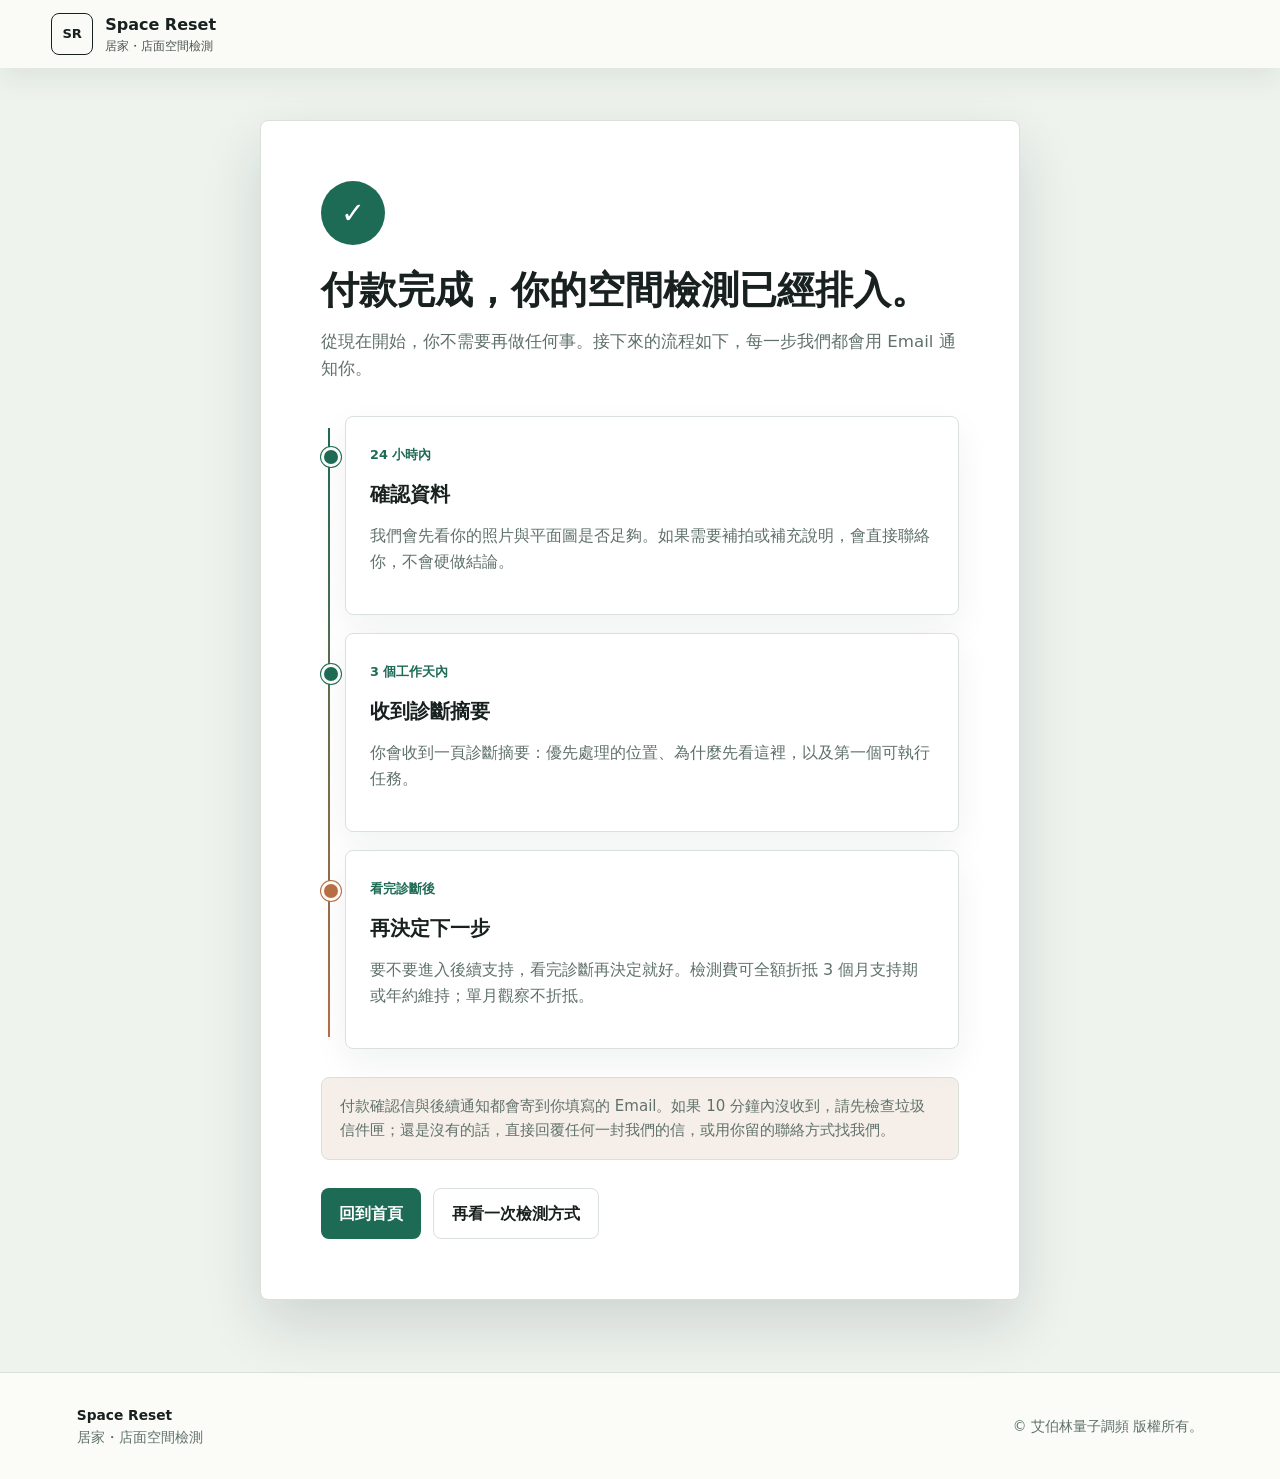
==== commit 11acaa95: "Align thank-you page diagnosis wording" ====
--- a/thanks.html
+++ b/thanks.html
@@ -104,7 +104,7 @@
           </div>
           <div class="timeline-item">
             <span>3 個工作天內</span>
-            <h3>收到初步診斷</h3>
+            <h3>收到診斷摘要</h3>
             <p>你會收到一頁診斷摘要：優先處理的位置、為什麼先看這裡，以及第一個可執行任務。</p>
           </div>
           <div class="timeline-item">
